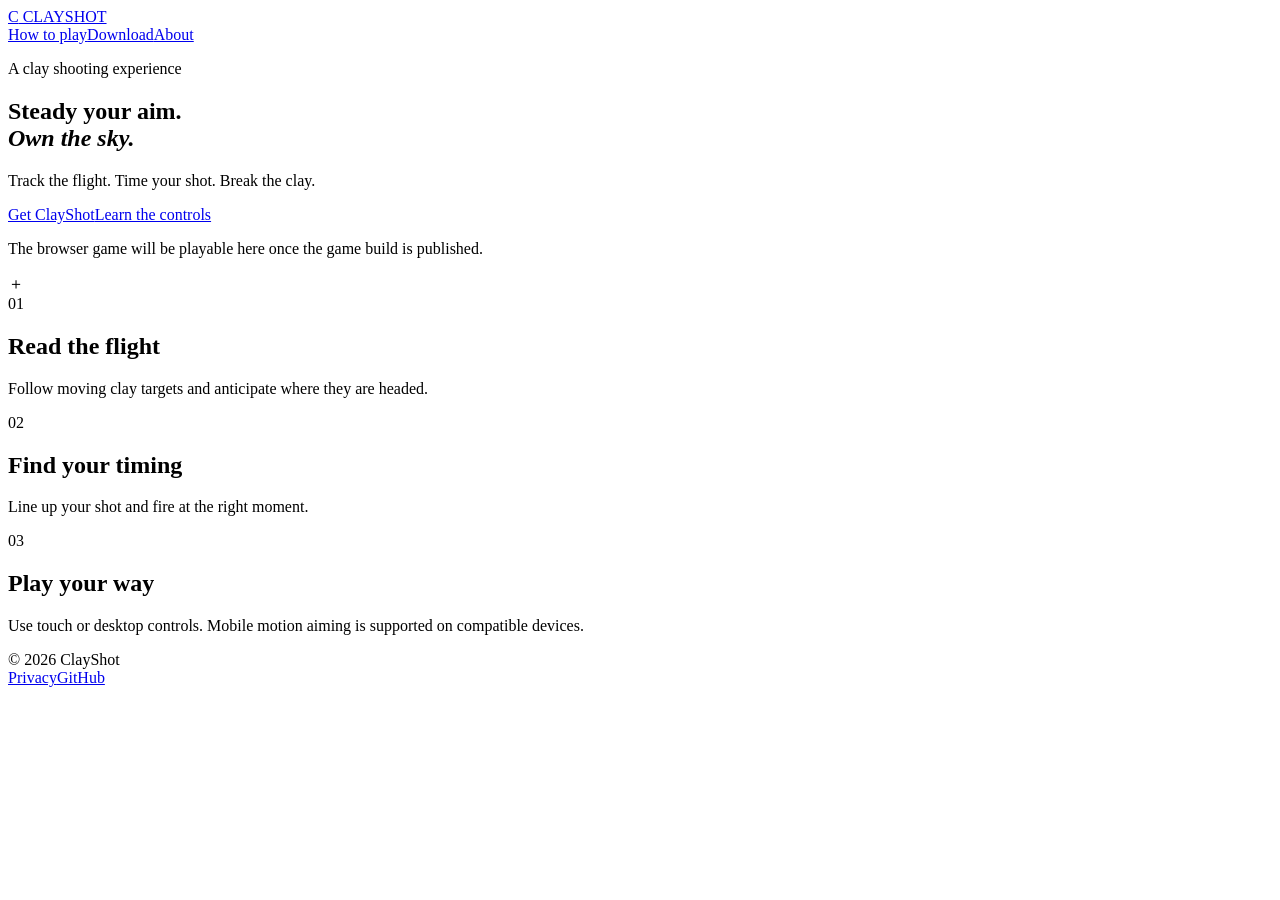
==== docs/index.html @ 6b72109c "Add ClayShot website homepage" ====
<!doctype html>
<html lang="en">
<head>
<meta charset="utf-8"><meta name="viewport" content="width=device-width,initial-scale=1">
<meta name="theme-color" content="#101812"><meta name="description" content="ClayShot — a clay shooting game. Play, learn the controls, and get the Android build.">
<title>ClayShot — Aim. Track. Shoot.</title><link rel="stylesheet" href="style.css">
</head>
<body>
<header class="site-header"><a class="brand" href="index.html"><span class="brand-mark">C</span> CLAYSHOT</a><nav><a href="how-to-play.html">How to play</a><a href="download.html">Download</a><a href="about.html">About</a></nav></header>
<main>
<section class="hero"><div class="hero-copy"><p class="eyebrow">A clay shooting experience</p><h1>Steady your aim.<br><em>Own the sky.</em></h1><p class="lead">Track the flight. Time your shot. Break the clay.</p><div class="actions"><a class="button primary" href="download.html">Get ClayShot</a><a class="button secondary" href="how-to-play.html">Learn the controls</a></div><p class="small-note">The browser game will be playable here once the game build is published.</p></div><div class="hero-art" aria-label="Clay target graphic"><div class="sun"></div><div class="target target-one"></div><div class="target target-two"></div><div class="target target-three"></div><div class="crosshair">＋</div><div class="horizon"></div></div></section>
<section class="feature-row"><article><span class="number">01</span><h2>Read the flight</h2><p>Follow moving clay targets and anticipate where they are headed.</p></article><article><span class="number">02</span><h2>Find your timing</h2><p>Line up your shot and fire at the right moment.</p></article><article><span class="number">03</span><h2>Play your way</h2><p>Use touch or desktop controls. Mobile motion aiming is supported on compatible devices.</p></article></section>
</main><footer><span>© <span id="year"></span> ClayShot</span><div><a href="privacy.html">Privacy</a><a href="https://github.com/Halftab/ClayShot">GitHub</a></div></footer><script>document.getElementById('year').textContent=new Date().getFullYear()</script>
</body></html>
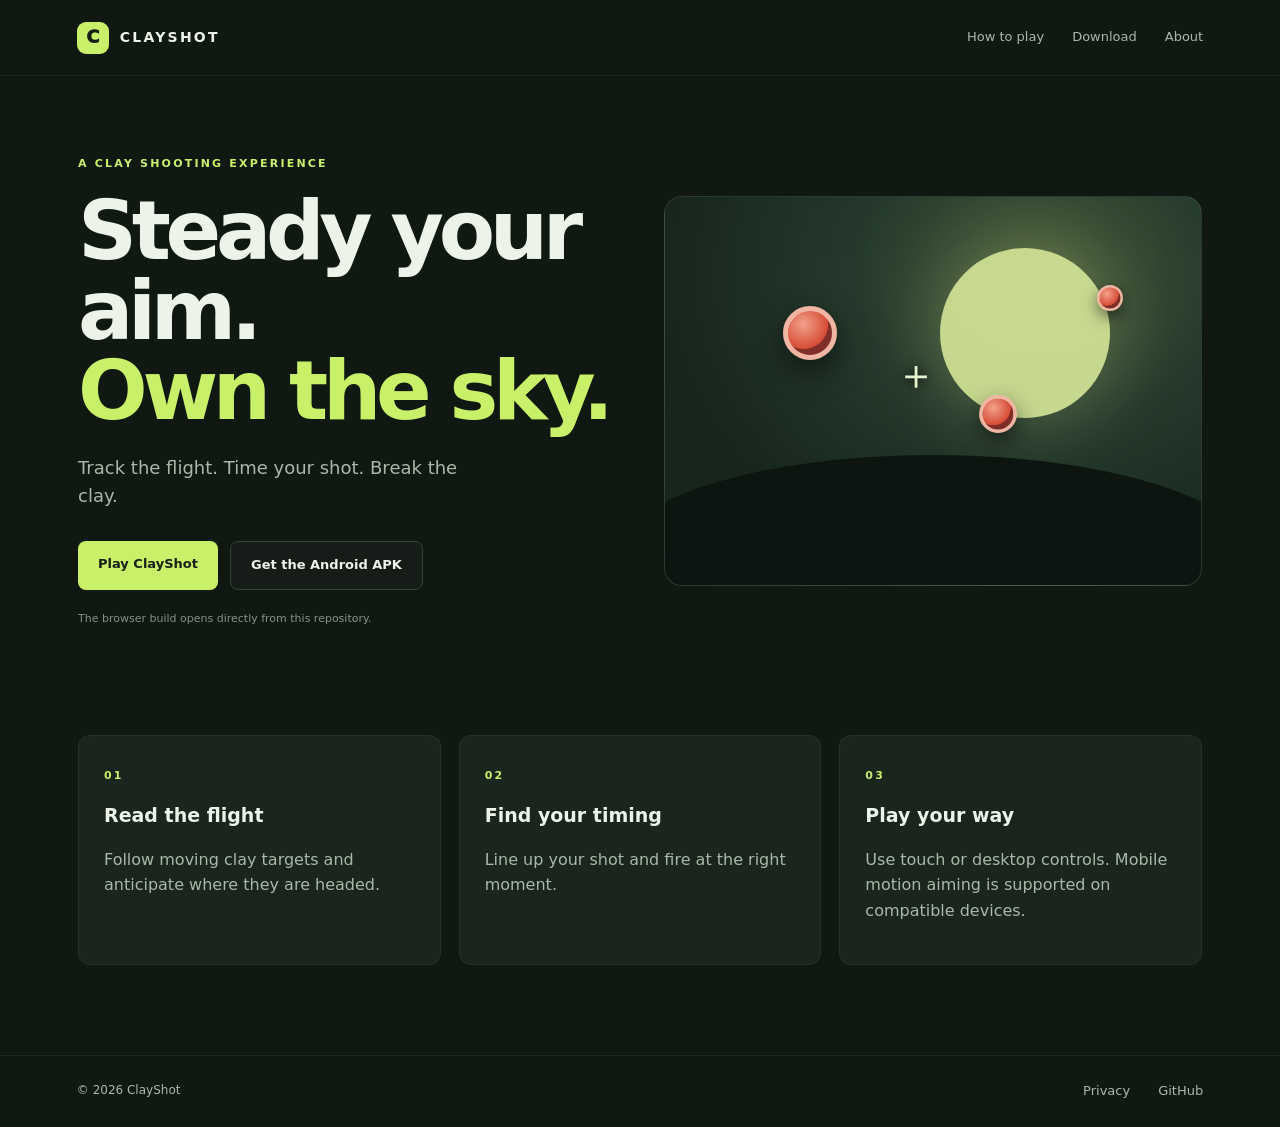
==== commit 7926c4a9: "Link live browser build from ClayShot website" ====
--- a/docs/index.html
+++ b/docs/index.html
@@ -8,7 +8,7 @@
 <body>
 <header class="site-header"><a class="brand" href="index.html"><span class="brand-mark">C</span> CLAYSHOT</a><nav><a href="how-to-play.html">How to play</a><a href="download.html">Download</a><a href="about.html">About</a></nav></header>
 <main>
-<section class="hero"><div class="hero-copy"><p class="eyebrow">A clay shooting experience</p><h1>Steady your aim.<br><em>Own the sky.</em></h1><p class="lead">Track the flight. Time your shot. Break the clay.</p><div class="actions"><a class="button primary" href="download.html">Get ClayShot</a><a class="button secondary" href="how-to-play.html">Learn the controls</a></div><p class="small-note">The browser game will be playable here once the game build is published.</p></div><div class="hero-art" aria-label="Clay target graphic"><div class="sun"></div><div class="target target-one"></div><div class="target target-two"></div><div class="target target-three"></div><div class="crosshair">＋</div><div class="horizon"></div></div></section>
+<section class="hero"><div class="hero-copy"><p class="eyebrow">A clay shooting experience</p><h1>Steady your aim.<br><em>Own the sky.</em></h1><p class="lead">Track the flight. Time your shot. Break the clay.</p><div class="actions"><a class="button primary" href="../index.html">Play ClayShot</a><a class="button secondary" href="download.html">Get the Android APK</a></div><p class="small-note">The browser build opens directly from this repository.</p></div><div class="hero-art" aria-label="Clay target graphic"><div class="sun"></div><div class="target target-one"></div><div class="target target-two"></div><div class="target target-three"></div><div class="crosshair">＋</div><div class="horizon"></div></div></section>
 <section class="feature-row"><article><span class="number">01</span><h2>Read the flight</h2><p>Follow moving clay targets and anticipate where they are headed.</p></article><article><span class="number">02</span><h2>Find your timing</h2><p>Line up your shot and fire at the right moment.</p></article><article><span class="number">03</span><h2>Play your way</h2><p>Use touch or desktop controls. Mobile motion aiming is supported on compatible devices.</p></article></section>
 </main><footer><span>© <span id="year"></span> ClayShot</span><div><a href="privacy.html">Privacy</a><a href="https://github.com/Halftab/ClayShot">GitHub</a></div></footer><script>document.getElementById('year').textContent=new Date().getFullYear()</script>
 </body></html>
--- a/docs/style.css
+++ b/docs/style.css
@@ -0,0 +1 @@
+:root{color-scheme:dark;--bg:#101812;--panel:#19251d;--text:#edf3e9;--muted:#aab8a9;--lime:#c8f169;--line:#344337}*{box-sizing:border-box}html{scroll-behavior:smooth}body{margin:0;background:var(--bg);color:var(--text);font-family:Inter,ui-sans-serif,system-ui,-apple-system,"Segoe UI",sans-serif;line-height:1.6}a{color:inherit;text-decoration:none}.site-header{height:76px;padding:0 max(6vw,24px);display:flex;align-items:center;justify-content:space-between;border-bottom:1px solid #ffffff12}.brand{font-size:14px;font-weight:900;letter-spacing:.16em;display:flex;align-items:center;gap:11px}.brand-mark{display:grid;place-items:center;width:32px;height:32px;border-radius:9px;background:var(--lime);color:#172016;font-weight:950;font-size:18px;letter-spacing:0}.site-header nav,footer div{display:flex;gap:28px}.site-header nav a,footer a{font-size:13px;color:var(--muted)}.site-header nav a:hover,footer a:hover{color:var(--lime)}main{max-width:1180px;margin:auto;padding:0 28px}.hero{min-height:590px;display:grid;grid-template-columns:1fr 1fr;align-items:center;gap:48px;padding:68px 0}.eyebrow,.number{color:var(--lime);font-size:11px;font-weight:800;letter-spacing:.2em;text-transform:uppercase}.hero h1{font-size:clamp(48px,6.5vw,82px);line-height:.98;letter-spacing:-.065em;margin:18px 0 22px}.hero h1 em{font-style:normal;color:var(--lime)}.lead{font-size:18px;color:var(--muted);max-width:410px}.actions{display:flex;gap:12px;flex-wrap:wrap;margin-top:30px}.button{padding:13px 20px;border-radius:8px;font-size:13px;font-weight:800;display:inline-block}.primary{background:var(--lime);color:#172016}.secondary{border:1px solid var(--line);background:#ffffff06}.small-note{font-size:11px;color:#849286;margin-top:20px}.hero-art{height:390px;position:relative;overflow:hidden;border:1px solid #ffffff18;border-radius:18px;background:radial-gradient(ellipse at 70% 20%,#465b3a 0,#253a2c 35%,#17251d 72%)}.sun{position:absolute;width:170px;height:170px;border-radius:50%;background:#d7e89a;right:17%;top:13%;opacity:.9;box-shadow:0 0 80px #d7e89a55}.horizon{position:absolute;bottom:-80px;left:-10%;width:120%;height:210px;background:#0c1510;border-radius:50% 50% 0 0}.target{position:absolute;width:54px;height:54px;border-radius:50%;background:radial-gradient(circle at 35% 30%,#f2a18c,#d64c36 58%,#812d28 60%);border:5px solid #f0b6a3;box-shadow:0 12px 30px #0008;z-index:2}.target-one{top:28%;left:22%}.target-two{top:49%;left:57%;transform:scale(.7)}.target-three{top:19%;right:12%;transform:scale(.48)}.crosshair{position:absolute;z-index:3;top:37%;left:43%;font-size:42px;color:#e7f4d2;font-weight:200;text-shadow:0 0 12px #000}.feature-row{display:grid;grid-template-columns:repeat(3,1fr);gap:18px;padding:28px 0 90px}.feature-row article{background:var(--panel);border:1px solid #ffffff0d;border-radius:12px;padding:25px}.feature-row h2{font-size:19px;margin:14px 0 6px}.feature-row p,.page-content p,.page-content li{color:var(--muted)}footer{border-top:1px solid #ffffff12;padding:25px max(6vw,24px);display:flex;justify-content:space-between;color:var(--muted);font-size:12px}.page-content{max-width:820px;margin:0 auto;padding:80px 28px 110px;min-height:70vh}.page-content h1{font-size:clamp(42px,6vw,64px);line-height:1.04;letter-spacing:-.05em;margin:12px 0 24px}.page-content h2{margin-top:38px;font-size:21px}.page-content .intro{font-size:19px;color:#d2ddce}.callout{margin:28px 0;padding:18px 20px;border-left:3px solid var(--lime);background:var(--panel);color:var(--muted)}.page-content a.inline-link{color:var(--lime);text-decoration:underline;text-underline-offset:3px}@media(max-width:760px){.site-header{height:auto;min-height:70px;align-items:flex-start;padding-top:18px;padding-bottom:16px;gap:18px}.site-header nav{gap:14px;flex-wrap:wrap;justify-content:flex-end}.site-header nav a{font-size:11px}.hero{grid-template-columns:1fr;padding:54px 0 38px;gap:28px}.hero-art{height:280px}.feature-row{grid-template-columns:1fr;padding-bottom:60px}footer{gap:16px;flex-wrap:wrap}.page-content{padding-top:55px}}
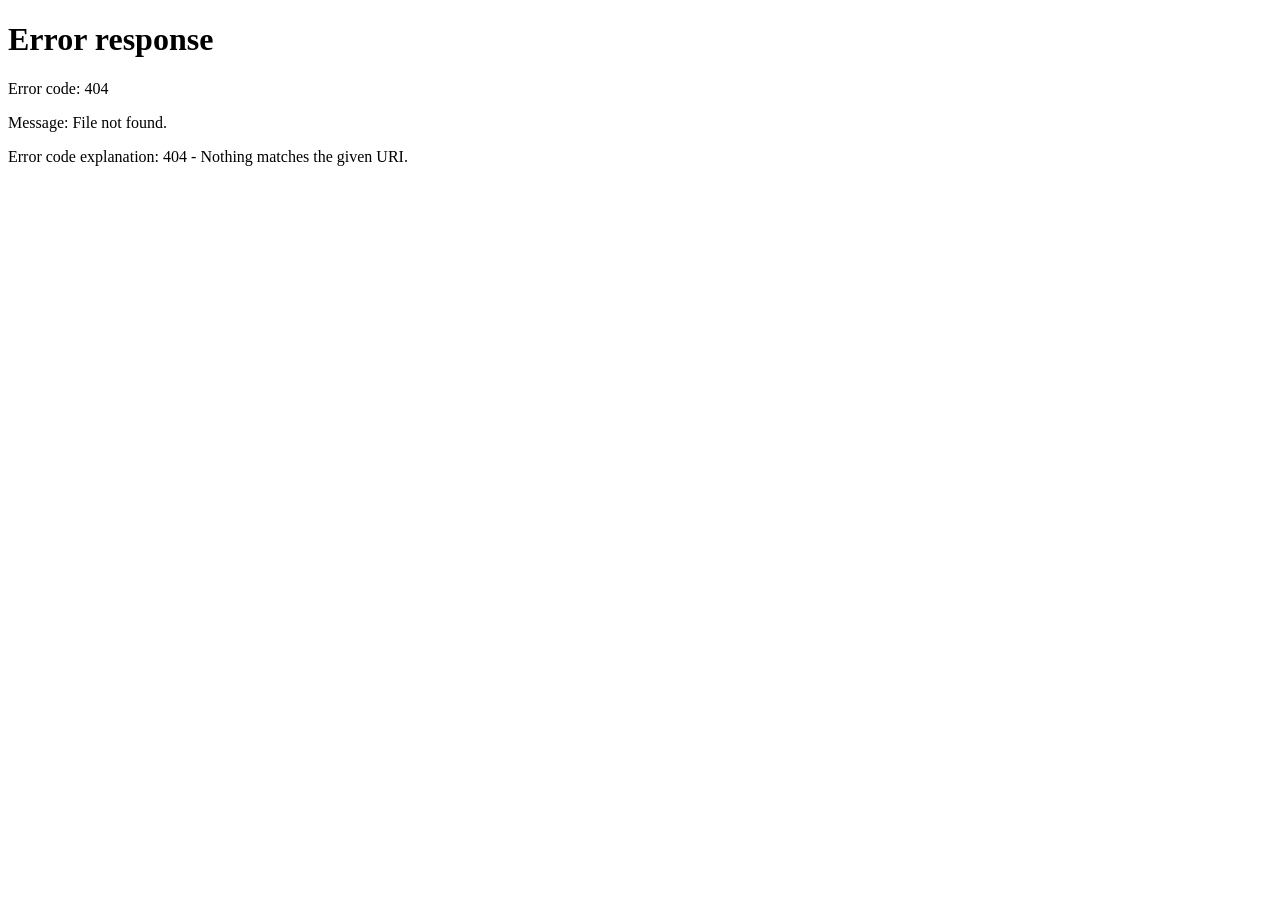
==== commit 753a6c37: "Redirect GitHub Pages homepage directly to the game" ====
--- a/docs/index.html
+++ b/docs/index.html
@@ -1,14 +1,13 @@
 <!doctype html>
 <html lang="en">
 <head>
-<meta charset="utf-8"><meta name="viewport" content="width=device-width,initial-scale=1">
-<meta name="theme-color" content="#101812"><meta name="description" content="ClayShot — a clay shooting game. Play, learn the controls, and get the Android build.">
-<title>ClayShot — Aim. Track. Shoot.</title><link rel="stylesheet" href="style.css">
+  <meta charset="utf-8">
+  <meta name="viewport" content="width=device-width,initial-scale=1">
+  <meta http-equiv="refresh" content="0; url=/ClayShot/index.html">
+  <title>Opening ClayShot…</title>
+  <script>window.location.replace("/ClayShot/index.html");</script>
 </head>
 <body>
-<header class="site-header"><a class="brand" href="index.html"><span class="brand-mark">C</span> CLAYSHOT</a><nav><a href="how-to-play.html">How to play</a><a href="download.html">Download</a><a href="about.html">About</a></nav></header>
-<main>
-<section class="hero"><div class="hero-copy"><p class="eyebrow">A clay shooting experience</p><h1>Steady your aim.<br><em>Own the sky.</em></h1><p class="lead">Track the flight. Time your shot. Break the clay.</p><div class="actions"><a class="button primary" href="../index.html">Play ClayShot</a><a class="button secondary" href="download.html">Get the Android APK</a></div><p class="small-note">The browser build opens directly from this repository.</p></div><div class="hero-art" aria-label="Clay target graphic"><div class="sun"></div><div class="target target-one"></div><div class="target target-two"></div><div class="target target-three"></div><div class="crosshair">＋</div><div class="horizon"></div></div></section>
-<section class="feature-row"><article><span class="number">01</span><h2>Read the flight</h2><p>Follow moving clay targets and anticipate where they are headed.</p></article><article><span class="number">02</span><h2>Find your timing</h2><p>Line up your shot and fire at the right moment.</p></article><article><span class="number">03</span><h2>Play your way</h2><p>Use touch or desktop controls. Mobile motion aiming is supported on compatible devices.</p></article></section>
-</main><footer><span>© <span id="year"></span> ClayShot</span><div><a href="privacy.html">Privacy</a><a href="https://github.com/Halftab/ClayShot">GitHub</a></div></footer><script>document.getElementById('year').textContent=new Date().getFullYear()</script>
-</body></html>+  <p>Opening ClayShot… <a href="/ClayShot/index.html">Click here if the game does not open automatically.</a></p>
+</body>
+</html>
